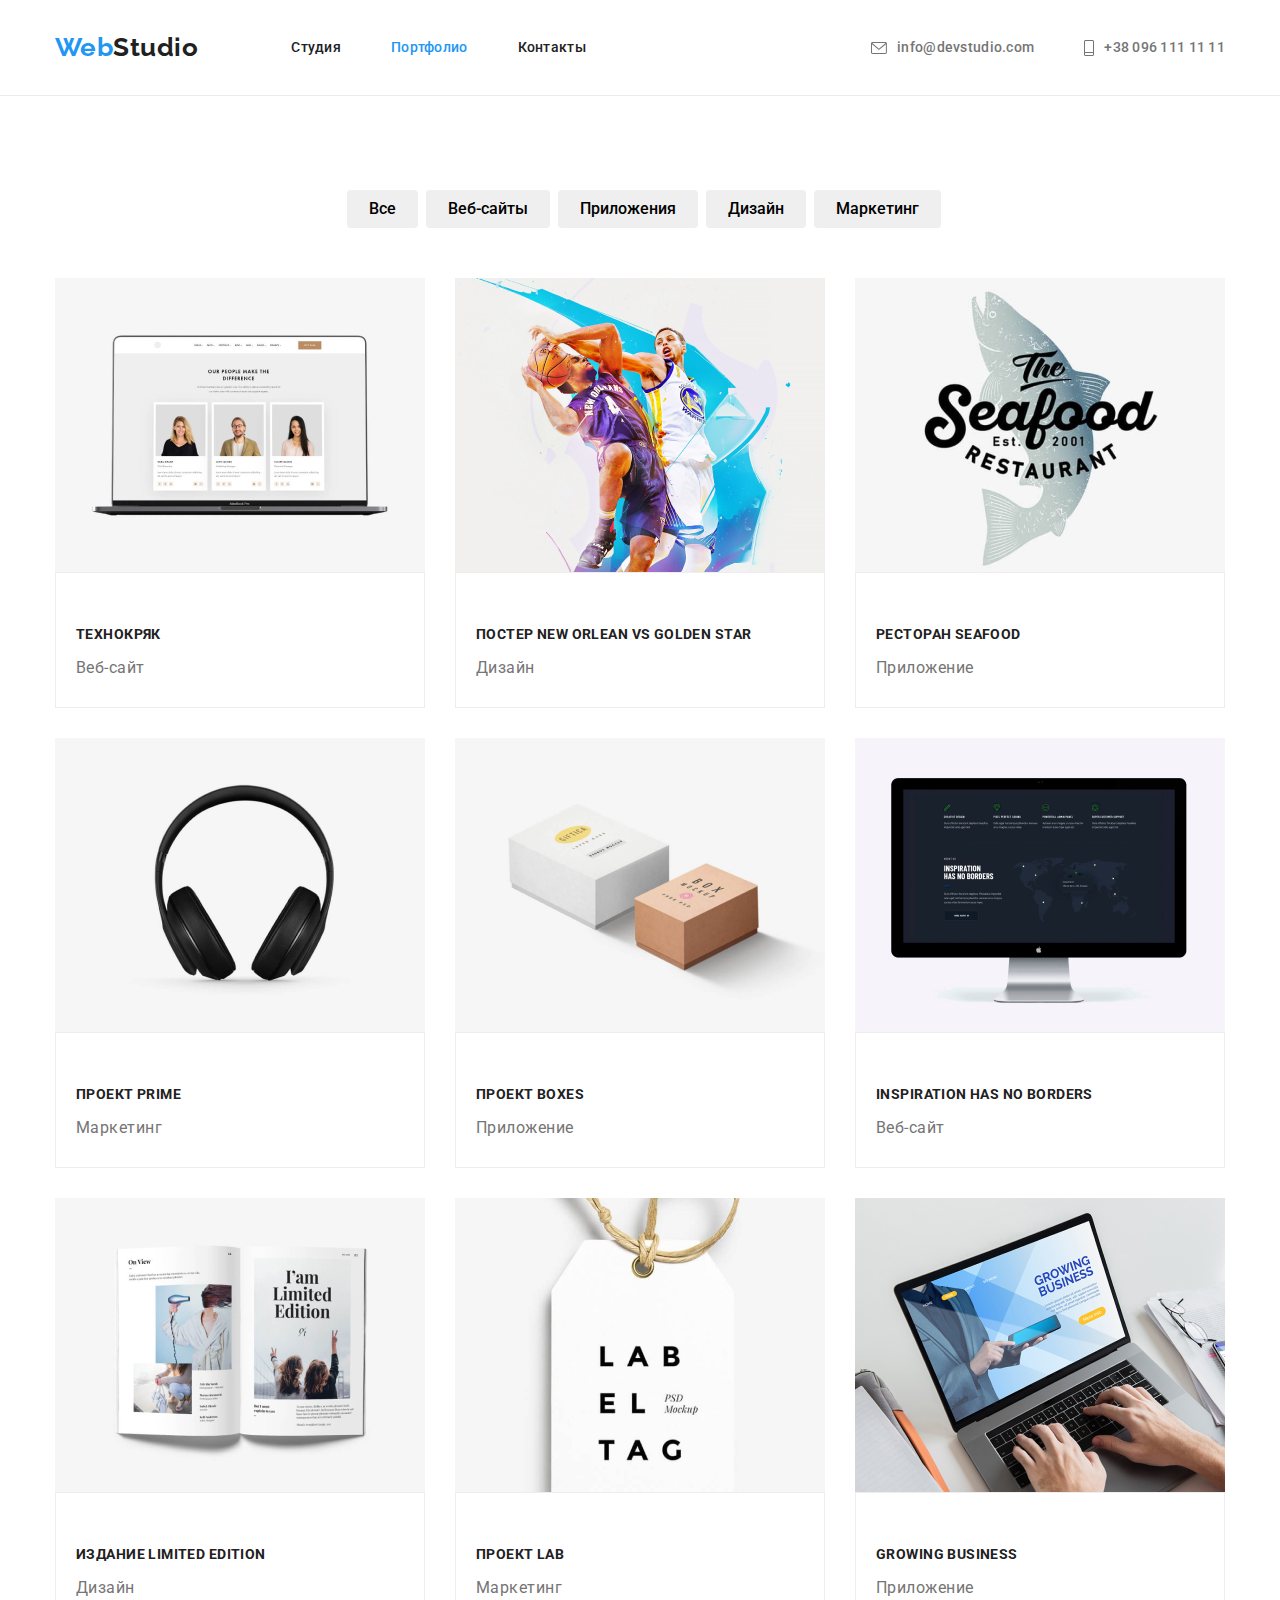
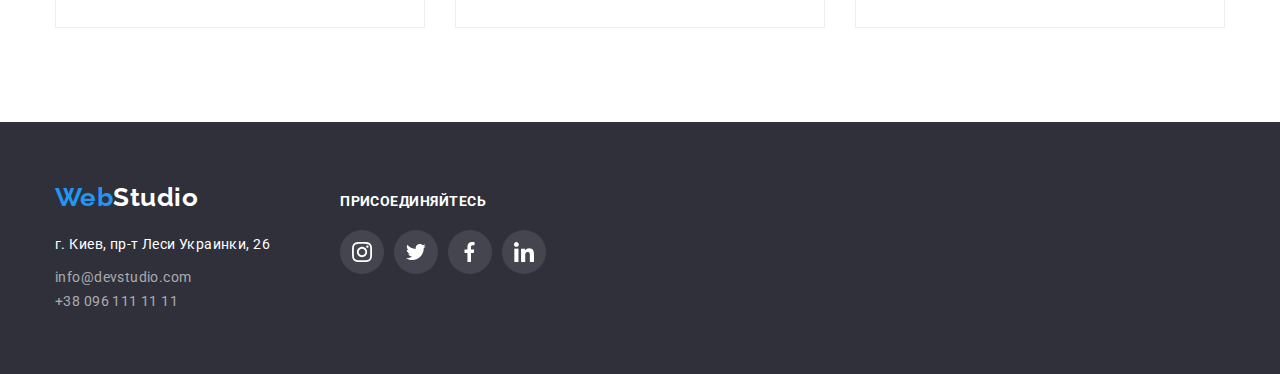
==== portfolio.html @ 6052fc2d "Начало" ====
<!DOCTYPE html>
<html lang="ru">
  <head>
    <meta charset="UTF-8" />
    <meta name="viewport" content="width=device-width, initial-scale=1.0" />
    <title>Document</title>
    <link rel="preconnect" href="https://fonts.gstatic.com" />
    <link
      href="https://fonts.googleapis.com/css2?family=Raleway:wght@700&family=Roboto:wght@400;500;700;900&display=swap"
      rel="stylesheet"
    />
    <link rel="stylesheet" href="https://cdnjs.cloudflare.com/ajax/libs/modern-normalize/1.0.0/modern-normalize.css" />
    <link rel="stylesheet" href="./css/styles.css" />
  </head>
  <body>
    <!-- шапка -->
    <header class="header header-nav">
      <div class="container">
        <nav class="container-nav">
          <a href="./" class="logo"> <span class="logo-accent">Web</span>Studio</a>

          <ul class="site-nav">
            <li class="link-nav"><a href="./index.html" class="link">Студия</a></li>
            <li class="link-nav"><a href="./portfolio.html" class="link current">Портфолио</a></li>
            <li class="link-nav"><a href="" class="link">Контакты</a></li>
          </ul>
        </nav>

        <ul class="auth-nav">
          <li class="link-auth">
            <a class="auth-nav-link" href="mailto:info@devstudio.com">
              <svg class="icon-mail">
                <use href="./svg/sprait.svg#icon-mail"></use>
              </svg>
              info@devstudio.com
            </a>
          </li>
          <li class="link-auth">
            <a class="auth-nav-link" href="tel:+380961111111">
              <svg class="icon-phone">
                <use href="./svg/sprait.svg#icon-phone"></use>
              </svg>
              +38 096 111 11 11
            </a>
          </li>
        </ul>
      </div>
    </header>
    <!-- заголовок -->
    <main>
      <!-- h1 в данном случае вымышлен -->
      <!-- <h1>Портфолио</h1> -->
      <!-- Кнопки -->
      <section class="section-portfolio">
        <div class="container">
          <ul class="list-button">
            <li class="item-button">
              <button class="button-main" type="button">Все</button>
            </li>
            <li class="item-button">
              <button class="button-main" type="button">Веб-сайты</button>
            </li>
            <li class="item-button">
              <button class="button-main" type="button">Приложения</button>
            </li>
            <li class="item-button">
              <button class="button-main" type="button">Дизайн</button>
            </li>
            <li class="item-button">
              <button class="button-main" type="button">Маркетинг</button>
            </li>
          </ul>
        </div>

        <!-- Наши работы -->

        <div class="container">
          <ul class="list-work">
            <li class="item-work">
              <a href="./" class="link-desk">
                <div>
                  <img src="./images/tehnokriak.jpg" alt="Технокряк" width="370" />
                </div>
                <div class="section-desk">
                  <h3 class="section-title">Технокряк</h3>
                  <p class="desk">Веб-сайт</p>
                </div>
              </a>
            </li>
            <li class="item-work">
              <a href="./" class="link-desk">
                <div>
                  <img src="./images/posterNewOrleanvsGoldenStar.jpg" alt="New Orlean vs Golden Star" width="370" />
                </div>
                <div class="section-desk">
                  <h3 class="section-title">Постер New Orlean vs Golden Star</h3>
                  <p class="desk">Дизайн</p>
                </div>
              </a>
            </li>
            <li class="item-work">
              <a href="./" class="link-desk">
                <div>
                  <img src="./images/restoranSeafood.jpg" alt="Ресторан Seafood" width="370" />
                </div>
                <div class="section-desk">
                  <h3 class="section-title">Ресторан Seafood</h3>
                  <p class="desk">Приложение</p>
                </div>
              </a>
            </li>
            <li class="item-work">
              <a href="./" class="link-desk">
                <div>
                  <img src="./images/proektPrime.jpg" alt="Проект Prime" width="370" />
                </div>
                <div class="section-desk">
                  <h3 class="section-title">Проект Prime</h3>
                  <p class="desk">Маркетинг</p>
                </div>
              </a>
            </li>
            <li class="item-work">
              <a href="./" class="link-desk">
                <div>
                  <img src="./images/proektBoxes.jpg" alt="Проект Boxes" width="370" />
                </div>
                <div class="section-desk">
                  <h3 class="section-title">Проект Boxes</h3>
                  <p class="desk">Приложение</p>
                </div>
              </a>
            </li>
            <li class="item-work">
              <a href="./" class="link-desk">
                <div>
                  <img src="./images/inspirationhasnoBorders.jpg" alt="Inspiration has no Borders" width="370" />
                </div>
                <div class="section-desk">
                  <h3 class="section-title">Inspiration has no Borders</h3>
                  <p class="desk">Веб-сайт</p>
                </div>
              </a>
            </li>
            <li class="item-work">
              <a href="./" class="link-desk">
                <div>
                  <img src="./images/izdanieLimitedEdition.jpg" alt="Издание Limited Edition" width="370" />
                </div>
                <div class="section-desk">
                  <h3 class="section-title">Издание Limited Edition</h3>
                  <p class="desk">Дизайн</p>
                </div>
              </a>
            </li>
            <li class="item-work">
              <a href="./" class="link-desk">
                <div>
                  <img src="./images/proektLAB.jpg" alt="Проект LAB" width="370" />
                </div>
                <div class="section-desk">
                  <h3 class="section-title">Проект LAB</h3>
                  <p class="desk">Маркетинг</p>
                </div>
              </a>
            </li>

            <li class="item-work">
              <a href="./" class="link-desk">
                <div>
                  <img src="./images/growingBusiness.jpg" alt="Growing Business" width="370" />
                </div>
                <div class="section-desk">
                  <h3 class="section-title">Growing Business</h3>
                  <p class="desk">Приложение</p>
                </div>
              </a>
            </li>
          </ul>
        </div>
      </section>
    </main>
    <!-- подвал -->
    <footer class="footer">
      <div class="container">
        <div class="footer-logo">
          <a href="./" class="logo"> <span class="logo-accent">Web</span><span class="footer-span">Studio</span> </a>
          <address>
            <p class="footer-adress">г. Киев, пр-т Леси Украинки, 26</p>
            <a href="mailto:info@devstudio.com" class="footer-link"> info@devstudio.com </a>
            <br />
            <a href="tel:+380961111111" class="footer-tel">+38 096 111 11 11</a>
          </address>
        </div>

        <div class="footer-container">
          <p class="link-footer">Присоединяйтесь</p>
          <ul class="footer-list">
            <li class="footer-item">
              <a href="" class="footer-card">
                <svg class="footer-icon">
                  <use href="./svg/sprait.svg#icon-instagram"></use>
                </svg>
              </a>
            </li>
            <li class="footer-item">
              <a href="" class="footer-card">
                <svg class="footer-icon">
                  <use href="./svg/sprait.svg#icon-twitter"></use>
                </svg>
              </a>
            </li>
            <li class="footer-item">
              <a href="" class="footer-card">
                <svg class="footer-icon">
                  <use href="./svg/sprait.svg#icon-facebook"></use>
                </svg>
              </a>
            </li>
            <li class="footer-item">
              <a href="" class="footer-card">
                <svg class="footer-icon">
                  <use href="./svg/sprait.svg#icon-linkedin"></use>
                </svg>
              </a>
            </li>
          </ul>
        </div>
      </div>
    </footer>
  </body>
</html>
---- css/styles.css ----
/* цвет акцент                 #2196F3 */
/* основной цвет заголовков    #212121 */
/* цвет текста                 #757575*/
/* основной цвет фона          #FFFFFF */
/* цвет фона нашей команды     #F5F4FA */

.container {
  width: 1200px;
  padding: 0px 15px;
  margin: 0 auto;
}

*/ img {
  display: block;
  max-width: 100%;
  height: auto;
}

h1,
h2,
h3,
h4,
h5,
h6,
p {
  margin: 0px;
}

ul,
ol {
  margin: 0px;
  padding: 0px;
}

img {
  display: block;
}

:root {
  --title-text-color: #757575;
  --primary-text-color: #212121;
  --accent-text-color: #2196f3;
  --primary-bg-color: #ffffff;
}

body {
  color: var(--title-text-color);
  background-color: var(--primary-bg-color);
  font-family: Roboto, sans-serif;
  letter-spacing: 0.03em;
}

/* ===================Header================== */

.header .container {
  display: flex;
  align-items: center;
  padding-bottom: 32px;
  padding-top: 32px;
}

.container-nav {
  display: flex;
  align-items: center;
}

.container-nav .logo {
  margin-right: 93px;
}

.site-nav {
  display: flex;
}

.site-nav .link-nav {
  margin-right: 50px;
}

.auth-nav {
  display: flex;
  margin-left: auto;
}

.link-auth {
  margin-left: 50px;
  display: flex;
  align-items: center;
}

.header-nav {
  border-bottom: 1px solid #ececec;
}

.logo {
  text-decoration: none;
  color: var(--primary-text-color);
  font-family: Raleway, sans-serif;
  font-size: 26px;
  line-height: 1.2;
  font-weight: bold;
}

.logo-accent {
  color: var(--accent-text-color);
  font-family: Raleway, sans-serif;
}

ul {
  list-style: none;
}

.site-nav .link {
  text-decoration: none;
  color: var(--primary-text-color);
  font-weight: 500;
  font-size: 14px;
  line-height: 1.14;
  letter-spacing: 0.02em;
}

.site-nav .link.current {
  color: var(--accent-text-color);
  text-decoration: none;
}

.auth-nav a {
  text-decoration: none;
  color: var(--title-text-color);
  font-weight: 500;
  font-size: 14px;
  line-height: 1.14;
  letter-spacing: 0.02em;
  display: flex;
  align-items: center;
}

.site-nav .link:hover,
.site-nav .link:focus {
  color: var(--accent-text-color);
}

.auth-nav-link:focus,
.auth-nav-link:hover {
  color: var(--accent-text-color);
}
.auth-nav-link:focus .icon-mail,
.auth-nav-link:hover .icon-mail {
  fill: var(--accent-text-color);
}
.auth-nav-link:focus .icon-phone,
.auth-nav-link:hover .icon-phone {
  fill: var(--accent-text-color);
}

.icon-mail {
  width: 16px;
  height: 12px;
  fill: #757575;
  margin-right: 10px;
  cursor: pointer;
}

.icon-phone {
  width: 10px;
  height: 16px;
  fill: #757575;
  margin-right: 10px;
  cursor: pointer;
}

.link-auth:hover .icon-phone,
.link-auth:focus .icon-phone {
  fill: var(--accent-text-color);
}

.link-auth:hover .icon-mail,
.link-auth:focus .icon-mail {
  fill: var(--accent-text-color);
}

.team {
  padding-top: 94px;
  padding-bottom: 94px;
  background-color: #f5f4fa;
  max-width: 1600px;
  margin: 0 auto;
}
li.card-item:not(:last-child) {
  margin-right: 8px;
}
/* ================   END Header   ============== */

/* ==================   ТЕЛО   =============== */

.hero .hero-link {
  color: var(--primary-bg-color);
  font-weight: 900;
  font-size: 44px;
  line-height: 1.36;
  text-align: center;
  letter-spacing: 0.06em;
  text-transform: uppercase;
}

.hero {
  background-color: #2f303a;
  background-image: linear-gradient(rgba(47, 48, 58, 0.4), rgba(47, 48, 58, 0.4)), url(../images/hero.jpg);
  background-repeat: no-repeat;
  background-size: cover;
}

/*========================== кнопка ====================*/

.hero .hero-btn {
  color: var(--primary-bg-color);
  background-color: var(--accent-text-color);
  cursor: pointer;
  display: block;
  margin: auto;
  border-radius: 4px;
  padding: 10px 32px;
  min-width: 200px;
  text-align: center;
  border: none;
  font-weight: 700;
  font-size: 16px;
  line-height: 1.87;
}

/* ================   Studia   =================== */

.text {
  line-height: 1.71;
  font-family: Roboto;
  font-style: normal;
  font-weight: normal;
  font-size: 14px;
  line-height: 1.71;
  letter-spacing: 0.03em;
}

.hero {
  padding-top: 200px;
  padding-bottom: 200px;
  max-width: 1600px;
  margin: auto;
}

.hero-link {
  margin-bottom: 30px;
  font-weight: 900;
  font-size: 44px;
  line-height: 1.36;
  text-align: center;
  letter-spacing: 0.06em;
  text-transform: uppercase;
}

.list-img {
  margin-bottom: 94px;
}

.about {
  display: flex;
  justify-content: space-evenly;
}

.about {
  margin-left: -30px;
}
.us {
  padding-top: 94px;
  padding-bottom: 94px;
}
.item {
  margin-left: 30px;
  width: calc(100% / 4 - 30px);
}
.item::before {
  content: '';
}
.item::before {
  display: block;
  width: 100%;
  /* outline: 1px solid #f5f4fa; */
  height: 120px;
  background: #f5f4fa;
  border-radius: 4px;
  background-position: center;
  background-repeat: no-repeat;
}
.item:nth-child(1)::before {
  background-image: url(../svg/antenna.svg);
}
.item:nth-child(2)::before {
  background-image: url(../svg/clock.svg);
}
.item:nth-child(3)::before {
  background-image: url(../svg/diagram.svg);
}
.item:nth-child(4)::before {
  background-image: url(../svg/astronaut.svg);
}

.item .section-title {
  padding-left: 0px;
  width: 270px;
}

.list-img {
  display: flex;
  margin-left: -30px;
  padding-left: 0px;
}

.list-name {
  display: flex;
}

.item-img {
  margin-left: 30px;
  width: 370px;
  justify-content: space-between;
}

.item-name {
  margin-left: 30px;
  padding-left: 0px;
  flex-basis: calc(100% / 4 - 30px);
  box-shadow: 0px 1px 3px rgba(0, 0, 0, 0.12), 0px 1px 1px rgba(0, 0, 0, 0.14), 0px 2px 1px rgba(0, 0, 0, 0.2);
  border-radius: 0px 0px 4px 4px;
}

.list-name {
  padding: 0px;
  margin-left: -30px;
}

.section-job {
  margin-bottom: 16px;
  font-size: 16px;
  line-height: 1.2;
}

.item-icon {
  width: 20px;
  height: 20px;
  fill: #afb1b8;
}
.item-card:hover,
.item-card:focus {
  background-color: var(--accent-text-color);
  outline: none;
}

.item-card:hover .item-icon,
.item-card:focus .item-icon {
  fill: #fff;
}
.item-card {
  width: 44px;
  height: 44px;
  background-color: #fff;
  border-radius: 50%;
  display: flex;
  justify-content: center;
  align-items: center;
}
.card {
  padding-top: 30px;
  padding-left: 32px;
  padding-right: 32px;
  padding-bottom: 30px;
  text-align: center;
}

.item-logo-link {
  flex-basis: calc(100% / 6 - 30px);
  margin-left: 30px;
}
.item-logo-link:focus,
.item-logo-link:hover {
  color: var(--accent-text-color);
}

.logo-icons {
  fill: #afb1b8;
}
.section-logo {
  padding-top: 94px;
  padding-bottom: 94px;
}
.client-logo {
  display: flex;
  margin-left: -30px;
  /* padding-top: 50px; */
}
.section-title-primary {
  font-family: Roboto;
  font-style: normal;
  font-weight: bold;
  font-size: 36px;
  line-height: 1.17;
  text-align: center;
  letter-spacing: 0.03em;
  color: #212121;
  margin-bottom: 50px;
}
.item-link {
  border: 1px solid #afb1b8;
  border-radius: 4px;
  height: 90px;
  display: flex;
  justify-content: center;
  align-items: center;
}
.item-link:hover .logo-icons {
  color: var(--accent-text-color);
}
.desk {
  margin-top: 4px;
  width: 322px;
  height: 30px;
  font-style: normal;
  font-weight: normal;
  font-size: 16px;
  line-height: 1.87;
  letter-spacing: 0.03em;
  color: #757575;
}
.item-work a {
  text-decoration: none;
}
.link-desk {
  display: block;
}
.link-desk:focus,
.link-desk:hover {
  box-shadow: 0px 1px 1px rgba(0, 0, 0, 0.12), 0px 4px 4px rgba(0, 0, 0, 0.06), 1px 4px 6px rgba(0, 0, 0, 0.16);
}
.section-link {
  color: var(--primary-text-color);
  font-weight: bold;
  font-size: 36px;
  line-height: 1.17;
  text-align: center;
  margin-bottom: 50px;
}

.section-name {
  color: var(--primary-text-color);
  font-weight: 500;
  font-size: 16px;
  line-height: 1.2;
  text-align: center;
  margin-bottom: 10px;
}

.section-title .text {
  color: var(--title-text-color);
  font-size: 14px;
  line-height: 1.71;
}
.card {
  background-color: #fff;
  border-radius: 0px 0px 4px 4px;
}
/* ================   END Studia   ===================== */

/* ================   Portfolio   =============== */

.list-button {
  display: flex;
  justify-content: center;
  padding-bottom: 50px;
}

.list-work {
  display: flex;
  flex-wrap: wrap;
  margin-left: -30px;
  margin-top: -30px;
}

.item-work {
  width: 370px;
  margin-left: 30px;
  margin-top: 30px;
  /* box-shadow: 0px 1px 1px rgba(0, 0, 0, 0.12), 0px 4px 4px rgba(0, 0, 0, 0.06), 1px 4px 6px rgba(0, 0, 0, 0.16); */
}
/* .item-work .link-desk:hover,
.item-work .link-desk:focus {
  box-shadow: 0px 1px 1px rgba(0, 0, 0, 0.12), 0px 4px 4px rgba(0, 0, 0, 0.06), 1px 4px 6px rgba(0, 0, 0, 0.16);
  cursor: pointer;
  outline: none;
} */
.item-button {
  margin-left: 8px;
  display: block;
  border-radius: 4px;
  text-align: center;
}

.item-button .button-main {
  cursor: pointer;
}

.button-main {
  height: 38px;
  margin: auto;
  padding: 6px 22px;
  font-family: Roboto;
  font-style: normal;
  font-weight: 500;
  font-size: 16px;
  line-height: 1.62;
  text-align: center;
  border: none;
  border-radius: 4px;
}

.container .list-work {
  padding-bottom: 94px;
}

.section-desk {
  padding: 24px 20px;
  border: 1px solid #eeeeee;
  box-sizing: border-box;
}

.section-title {
  color: var(--primary-text-color);
  font-weight: 700;
  font-size: 14px;
  line-height: 2;
  margin-bottom: 0px;
  text-transform: uppercase;
  font-style: normal;
  line-height: 1.14;
  letter-spacing: 0.03em;
  margin-top: 30px;
  margin-bottom: 10px;
}

/* ================   END Portfolio   ========== */

/* =====================Footer ============================*/

.footer {
  background-color: #2f303a;
  padding-top: 60px;
  padding-bottom: 60px;
  max-width: 1600px;
  margin: auto;
  display: flex;
}

.footer .footer-adress {
  color: var(--primary-bg-color);
  font-family: Roboto;
  font-style: normal;
  font-weight: normal;
  font-size: 14px;
  line-height: 1.71;
  letter-spacing: 0.03em;
}

.footer .footer-link {
  color: rgba(255, 255, 255, 0.6);
  text-decoration: none;
  font-family: Roboto;
  font-style: normal;
  font-weight: normal;
  font-size: 14px;
  line-height: 1.71;
  letter-spacing: 0.03em;
  margin-bottom: 9px;
}

.footer-tel {
  color: rgba(255, 255, 255, 0.6);
  text-decoration: none;
  font-family: Roboto;
  font-style: normal;
  font-weight: normal;
  font-size: 14px;
  line-height: 1.71;
  letter-spacing: 0.03em;
  margin-bottom: 9px;
}

.footer .footer-span {
  color: #ffffff;
}

button:hover,
button:focus {
  color: var(--primary-bg-color);
  background-color: var(--accent-text-color);
  box-shadow: 0px 3px 1px rgba(0, 0, 0, 0.1), 0px 1px 2px rgba(0, 0, 0, 0.08), 0px 2px 2px rgba(0, 0, 0, 0.12);
}

.footer .container {
  padding: 0px 15px;
}

address {
  margin-top: 20px;
}

.footer-adress {
  margin-bottom: 9px;
}

.footer-icon {
  width: 20px;
  height: 20px;
}
.footer-card:hover,
.footer-card:focus {
  background-color: var(--accent-text-color);
  outline: none;
}
.footer-icon {
  fill: #ffffff;
}
/* .footer-container {
  padding-top: 30px;
} */
.footer-icon:hover,
.footer-icon:focus {
  fill: #fff;
}
.footer-list {
  display: flex;
  justify-content: space-between;
}
.footer-card:hover .footer-icon,
.footer-card:focus .footer-icon {
  fill: #fff;
}
.footer-card {
  width: 44px;
  height: 44px;
  background-color: #fff;
  border-radius: 50%;
  display: flex;
  justify-content: center;
  align-items: center;
  background: rgba(255, 255, 255, 0.1);
}

.footer-container {
  /* width: 206px;
  height: 80px; */
  justify-content: left;
}
.footer .container {
  display: flex;
}
.link-footer {
  font-family: Roboto;
  font-style: normal;
  font-weight: bold;
  font-size: 14px;
  line-height: 1.14;
  text-transform: uppercase;
  color: #ffffff;
  margin-top: 12px;
  margin-bottom: 20px;
}
/* =============================== ===================*/
.item-link:hover,
.item-link:focus {
  background-color: #ffffff;
  outline: none;
  fill: var(--accent-text-color);
  border-color: var(--accent-text-color);
}

.item-link:hover .logo-icons,
.item-link:focus .logo-icons {
  fill: var(--accent-text-color);
  border-color: var(--accent-text-color);
}
.card-list {
  display: inline-flex;
  /* justify-content: space-between; */
}
.section-portfolio {
  padding-top: 94px;
}
.footer-container {
  margin-left: 70px;
  text-align: left;
  /* justify-content: center; */
}
.our-work:focus,
.our-work:hover {
  box-shadow: 0px 1px 1px rgba(0, 0, 0, 0.12), 0px 4px 4px rgba(0, 0, 0, 0.06), 1px 4px 6px rgba(0, 0, 0, 0.16);
}
.footer-item {
  margin-right: 10px;
}
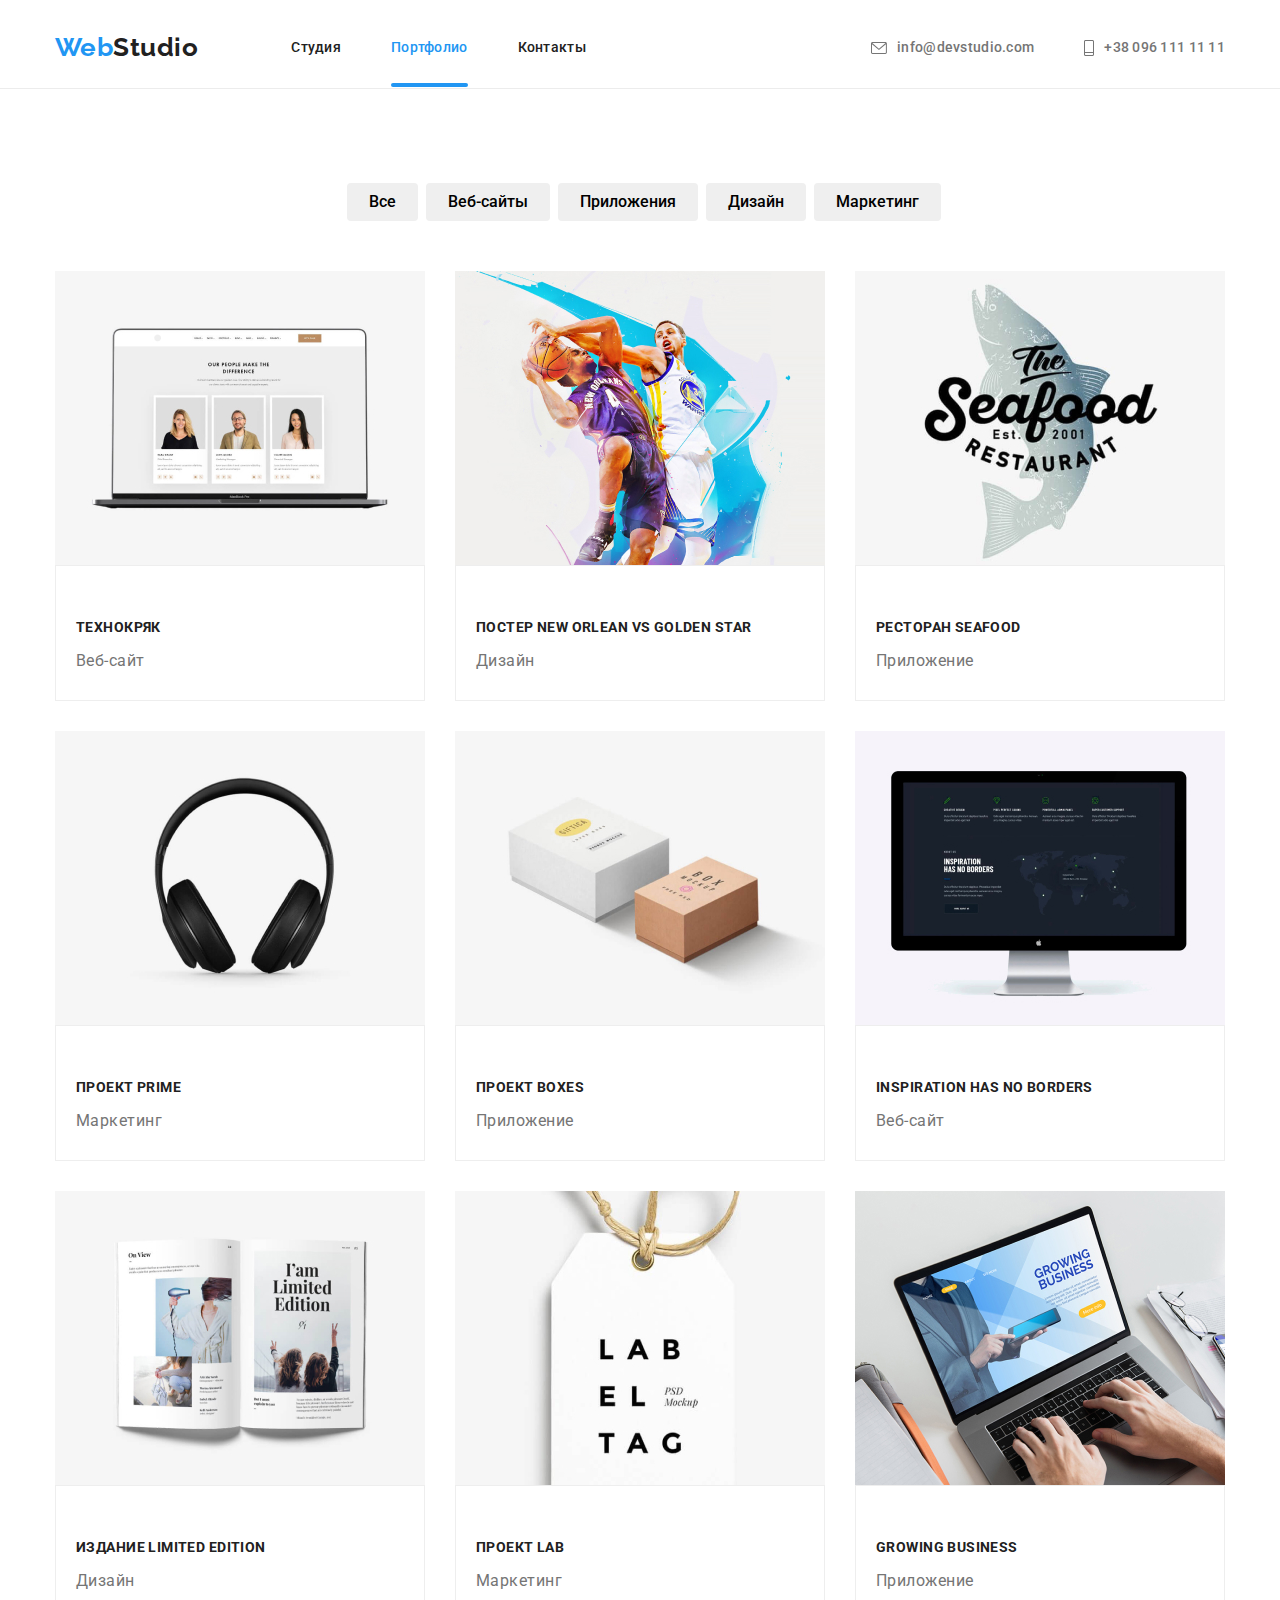
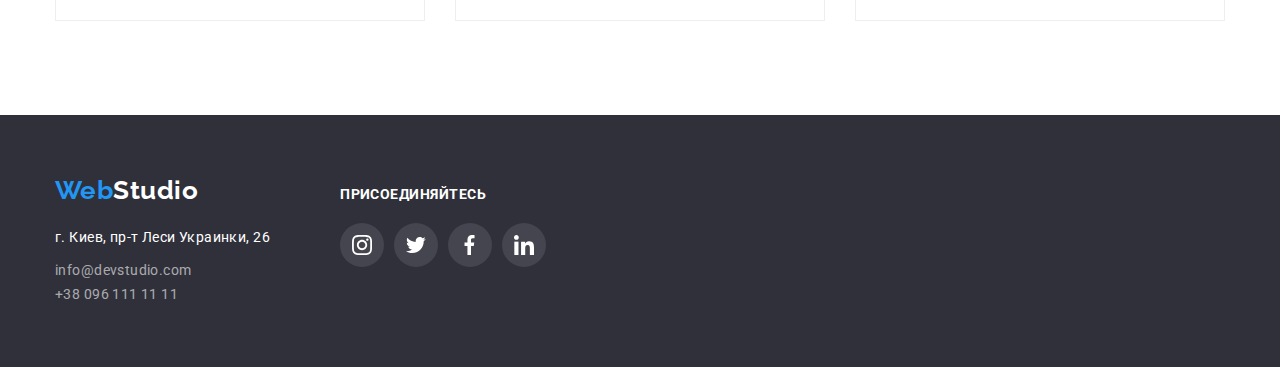
==== commit 3b23fcdb: "Добавлены эффекты" ====
--- a/portfolio.html
+++ b/portfolio.html
@@ -21,7 +21,9 @@
 
           <ul class="site-nav">
             <li class="link-nav"><a href="./index.html" class="link">Студия</a></li>
-            <li class="link-nav"><a href="./portfolio.html" class="link current">Портфолио</a></li>
+            <li class="link-nav">
+              <a href="./portfolio.html" class="link current">Портфолио</a>
+            </li>
             <li class="link-nav"><a href="" class="link">Контакты</a></li>
           </ul>
         </nav>
@@ -78,8 +80,12 @@
           <ul class="list-work">
             <li class="item-work">
               <a href="./" class="link-desk">
-                <div>
+                <div class="img-work">
                   <img src="./images/tehnokriak.jpg" alt="Технокряк" width="370" />
+                  <p class="text-desk-work">
+                    Технокряк это современная площадка распространения коронавируса. Компании используют эту платформу
+                    для цифрового шпионажа и атак на защищённые сервера конкурентов.
+                  </p>
                 </div>
                 <div class="section-desk">
                   <h3 class="section-title">Технокряк</h3>
@@ -89,8 +95,12 @@
             </li>
             <li class="item-work">
               <a href="./" class="link-desk">
-                <div>
+                <div class="img-work">
                   <img src="./images/posterNewOrleanvsGoldenStar.jpg" alt="New Orlean vs Golden Star" width="370" />
+                  <p class="text-desk-work">
+                    Технокряк это современная площадка распространения коронавируса. Компании используют эту платформу
+                    для цифрового шпионажа и атак на защищённые сервера конкурентов.
+                  </p>
                 </div>
                 <div class="section-desk">
                   <h3 class="section-title">Постер New Orlean vs Golden Star</h3>
@@ -100,8 +110,12 @@
             </li>
             <li class="item-work">
               <a href="./" class="link-desk">
-                <div>
+                <div class="img-work">
                   <img src="./images/restoranSeafood.jpg" alt="Ресторан Seafood" width="370" />
+                  <p class="text-desk-work">
+                    Технокряк это современная площадка распространения коронавируса. Компании используют эту платформу
+                    для цифрового шпионажа и атак на защищённые сервера конкурентов.
+                  </p>
                 </div>
                 <div class="section-desk">
                   <h3 class="section-title">Ресторан Seafood</h3>
@@ -111,8 +125,12 @@
             </li>
             <li class="item-work">
               <a href="./" class="link-desk">
-                <div>
+                <div class="img-work">
                   <img src="./images/proektPrime.jpg" alt="Проект Prime" width="370" />
+                  <p class="text-desk-work">
+                    Технокряк это современная площадка распространения коронавируса. Компании используют эту платформу
+                    для цифрового шпионажа и атак на защищённые сервера конкурентов.
+                  </p>
                 </div>
                 <div class="section-desk">
                   <h3 class="section-title">Проект Prime</h3>
@@ -122,8 +140,12 @@
             </li>
             <li class="item-work">
               <a href="./" class="link-desk">
-                <div>
+                <div class="img-work">
                   <img src="./images/proektBoxes.jpg" alt="Проект Boxes" width="370" />
+                  <p class="text-desk-work">
+                    Технокряк это современная площадка распространения коронавируса. Компании используют эту платформу
+                    для цифрового шпионажа и атак на защищённые сервера конкурентов.
+                  </p>
                 </div>
                 <div class="section-desk">
                   <h3 class="section-title">Проект Boxes</h3>
@@ -133,8 +155,12 @@
             </li>
             <li class="item-work">
               <a href="./" class="link-desk">
-                <div>
+                <div class="img-work">
                   <img src="./images/inspirationhasnoBorders.jpg" alt="Inspiration has no Borders" width="370" />
+                  <p class="text-desk-work">
+                    Технокряк это современная площадка распространения коронавируса. Компании используют эту платформу
+                    для цифрового шпионажа и атак на защищённые сервера конкурентов.
+                  </p>
                 </div>
                 <div class="section-desk">
                   <h3 class="section-title">Inspiration has no Borders</h3>
@@ -144,8 +170,12 @@
             </li>
             <li class="item-work">
               <a href="./" class="link-desk">
-                <div>
+                <div class="img-work">
                   <img src="./images/izdanieLimitedEdition.jpg" alt="Издание Limited Edition" width="370" />
+                  <p class="text-desk-work">
+                    Технокряк это современная площадка распространения коронавируса. Компании используют эту платформу
+                    для цифрового шпионажа и атак на защищённые сервера конкурентов.
+                  </p>
                 </div>
                 <div class="section-desk">
                   <h3 class="section-title">Издание Limited Edition</h3>
@@ -155,8 +185,12 @@
             </li>
             <li class="item-work">
               <a href="./" class="link-desk">
-                <div>
+                <div class="img-work">
                   <img src="./images/proektLAB.jpg" alt="Проект LAB" width="370" />
+                  <p class="text-desk-work">
+                    Технокряк это современная площадка распространения коронавируса. Компании используют эту платформу
+                    для цифрового шпионажа и атак на защищённые сервера конкурентов.
+                  </p>
                 </div>
                 <div class="section-desk">
                   <h3 class="section-title">Проект LAB</h3>
@@ -167,8 +201,12 @@
 
             <li class="item-work">
               <a href="./" class="link-desk">
-                <div>
+                <div class="img-work">
                   <img src="./images/growingBusiness.jpg" alt="Growing Business" width="370" />
+                  <p class="text-desk-work">
+                    Технокряк это современная площадка распространения коронавируса. Компании используют эту платформу
+                    для цифрового шпионажа и атак на защищённые сервера конкурентов.
+                  </p>
                 </div>
                 <div class="section-desk">
                   <h3 class="section-title">Growing Business</h3>
--- a/css/styles.css
+++ b/css/styles.css
@@ -55,7 +55,7 @@
 .header .container {
   display: flex;
   align-items: center;
-  padding-bottom: 32px;
+  padding-bottom: 25px;
   padding-top: 32px;
 }
 
@@ -85,6 +85,7 @@
   margin-left: 50px;
   display: flex;
   align-items: center;
+  transition: all 250ms cubic-bezier(0.4, 0, 0.2, 1);
 }
 
 .header-nav {
@@ -116,11 +117,13 @@
   font-size: 14px;
   line-height: 1.14;
   letter-spacing: 0.02em;
+  transition: color 205ms cubic-bezier(0.4, 0, 0.2, 1);
 }
 
 .site-nav .link.current {
   color: var(--accent-text-color);
   text-decoration: none;
+  transition: color 205ms cubic-bezier(0.4, 0, 0.2, 1);
 }
 
 .auth-nav a {
@@ -137,6 +140,9 @@
 .site-nav .link:hover,
 .site-nav .link:focus {
   color: var(--accent-text-color);
+}
+.auth-nav-link {
+  transition: color 250ms cubic-bezier(0.4, 0, 0.2, 1);
 }
 
 .auth-nav-link:focus,
@@ -158,6 +164,7 @@
   fill: #757575;
   margin-right: 10px;
   cursor: pointer;
+  transition: fill 250ms cubic-bezier(0.4, 0, 0.2, 1);
 }
 
 .icon-phone {
@@ -166,6 +173,7 @@
   fill: #757575;
   margin-right: 10px;
   cursor: pointer;
+  transition: fill 250ms cubic-bezier(0.4, 0, 0.2, 1);
 }
 
 .link-auth:hover .icon-phone,
@@ -187,6 +195,24 @@
 }
 li.card-item:not(:last-child) {
   margin-right: 8px;
+}
+.link-nav .link.current {
+  position: relative;
+  color: var(--accent-text-color);
+}
+.link.current:after {
+  position: absolute;
+  content: '';
+  bottom: 0;
+  left: 0;
+  width: 100%;
+  height: 4px;
+  border-radius: 2px;
+  background-color: var(--accent-text-color);
+}
+.link.current {
+  padding-top: 32px;
+  padding-bottom: 32px;
 }
 /* ================   END Header   ============== */
 
@@ -259,6 +285,22 @@
 .list-img {
   margin-bottom: 94px;
 }
+.desc-img {
+  padding-top: 27px;
+  padding-bottom: 27px;
+  width: 100%;
+  background: rgba(47, 48, 58, 0.8);
+  font-style: normal;
+  font-weight: bold;
+  font-size: 14px;
+  line-height: 1.14;
+  text-align: center;
+  text-transform: uppercase;
+  color: var(--primary-bg-color);
+  position: absolute;
+  bottom: 0;
+  left: 0;
+}
 
 .about {
   display: flex;
@@ -321,6 +363,7 @@
   margin-left: 30px;
   width: 370px;
   justify-content: space-between;
+  position: relative;
 }
 
 .item-name {
@@ -346,6 +389,7 @@
   width: 20px;
   height: 20px;
   fill: #afb1b8;
+  transition: fill 250ms cubic-bezier(0.4, 0, 0.2, 1);
 }
 .item-card:hover,
 .item-card:focus {
@@ -365,6 +409,7 @@
   display: flex;
   justify-content: center;
   align-items: center;
+  transition: all 250ms cubic-bezier(0.4, 0, 0.2, 1);
 }
 .card {
   padding-top: 30px;
@@ -385,6 +430,7 @@
 
 .logo-icons {
   fill: #afb1b8;
+  transition: fill 250ms cubic-bezier(0.4, 0, 0.2, 1);
 }
 .section-logo {
   padding-top: 94px;
@@ -413,6 +459,7 @@
   display: flex;
   justify-content: center;
   align-items: center;
+  transition: color 250ms cubic-bezier(0.4, 0, 0.2, 1);
 }
 .item-link:hover .logo-icons {
   color: var(--accent-text-color);
@@ -428,16 +475,7 @@
   letter-spacing: 0.03em;
   color: #757575;
 }
-.item-work a {
-  text-decoration: none;
-}
-.link-desk {
-  display: block;
-}
-.link-desk:focus,
-.link-desk:hover {
-  box-shadow: 0px 1px 1px rgba(0, 0, 0, 0.12), 0px 4px 4px rgba(0, 0, 0, 0.06), 1px 4px 6px rgba(0, 0, 0, 0.16);
-}
+
 .section-link {
   color: var(--primary-text-color);
   font-weight: bold;
@@ -488,12 +526,7 @@
   margin-top: 30px;
   /* box-shadow: 0px 1px 1px rgba(0, 0, 0, 0.12), 0px 4px 4px rgba(0, 0, 0, 0.06), 1px 4px 6px rgba(0, 0, 0, 0.16); */
 }
-/* .item-work .link-desk:hover,
-.item-work .link-desk:focus {
-  box-shadow: 0px 1px 1px rgba(0, 0, 0, 0.12), 0px 4px 4px rgba(0, 0, 0, 0.06), 1px 4px 6px rgba(0, 0, 0, 0.16);
-  cursor: pointer;
-  outline: none;
-} */
+
 .item-button {
   margin-left: 8px;
   display: block;
@@ -517,6 +550,7 @@
   text-align: center;
   border: none;
   border-radius: 4px;
+  transition: all 250ms cubic-bezier(0.4, 0, 0.2, 1);
 }
 
 .container .list-work {
@@ -528,6 +562,18 @@
   border: 1px solid #eeeeee;
   box-sizing: border-box;
 }
+.item-work a {
+  text-decoration: none;
+}
+.link-desk {
+  display: block;
+  transition: all 250ms cubic-bezier(0.4, 0, 0.2, 1);
+  overflow: hidden;
+}
+.link-desk:focus,
+.link-desk:hover {
+  box-shadow: 0px 1px 1px rgba(0, 0, 0, 0.12), 0px 4px 4px rgba(0, 0, 0, 0.06), 1px 4px 6px rgba(0, 0, 0, 0.16);
+}
 
 .section-title {
   color: var(--primary-text-color);
@@ -541,6 +587,42 @@
   letter-spacing: 0.03em;
   margin-top: 30px;
   margin-bottom: 10px;
+}
+
+.text-desk-work {
+  font-family: Roboto;
+  font-style: normal;
+  font-weight: normal;
+  font-size: 18px;
+  line-height: 1.58;
+  color: var(--primary-bg-color);
+  padding: 63px 24px;
+}
+.text-desk-work {
+  background: rgba(33, 150, 243, 0.9);
+  position: absolute;
+  bottom: 0;
+  left: 0;
+  opacity: 0;
+  transition: 250ms;
+  transform: translateY(100%);
+}
+
+.link-desk:hover .text-desk-work,
+.link-desk:focus .text-desk-work {
+  opacity: 1;
+  transform: translateY(0%);
+}
+.img-work {
+  position: relative;
+  overflow: hidden;
+}
+
+button:hover,
+button:focus {
+  color: var(--primary-bg-color);
+  background-color: var(--accent-text-color);
+  box-shadow: 0px 3px 1px rgba(0, 0, 0, 0.1), 0px 1px 2px rgba(0, 0, 0, 0.08), 0px 2px 2px rgba(0, 0, 0, 0.12);
 }
 
 /* ================   END Portfolio   ========== */
@@ -591,14 +673,7 @@
 }
 
 .footer .footer-span {
-  color: #ffffff;
-}
-
-button:hover,
-button:focus {
   color: var(--primary-bg-color);
-  background-color: var(--accent-text-color);
-  box-shadow: 0px 3px 1px rgba(0, 0, 0, 0.1), 0px 1px 2px rgba(0, 0, 0, 0.08), 0px 2px 2px rgba(0, 0, 0, 0.12);
 }
 
 .footer .container {
@@ -616,22 +691,14 @@
 .footer-icon {
   width: 20px;
   height: 20px;
+  fill: #ffffff;
 }
 .footer-card:hover,
 .footer-card:focus {
   background-color: var(--accent-text-color);
   outline: none;
 }
-.footer-icon {
-  fill: #ffffff;
-}
-/* .footer-container {
-  padding-top: 30px;
-} */
-.footer-icon:hover,
-.footer-icon:focus {
-  fill: #fff;
-}
+
 .footer-list {
   display: flex;
   justify-content: space-between;
@@ -649,6 +716,7 @@
   justify-content: center;
   align-items: center;
   background: rgba(255, 255, 255, 0.1);
+  transition: all 250ms cubic-bezier(0.4, 0, 0.2, 1);
 }
 
 .footer-container {
@@ -666,14 +734,14 @@
   font-size: 14px;
   line-height: 1.14;
   text-transform: uppercase;
-  color: #ffffff;
+  color: var(--primary-bg-color);
   margin-top: 12px;
   margin-bottom: 20px;
 }
 /* =============================== ===================*/
 .item-link:hover,
 .item-link:focus {
-  background-color: #ffffff;
+  background-color: var(--primary-bg-color);
   outline: none;
   fill: var(--accent-text-color);
   border-color: var(--accent-text-color);
@@ -703,3 +771,61 @@
 .footer-item {
   margin-right: 10px;
 }
+
+/* ====================МОДАЛЬНОЕ ОКНО================= */
+.backdrop {
+  position: fixed;
+  top: 0;
+  left: 0;
+  width: 100%;
+  height: 100%;
+  background-color: rgba(0, 0, 0, 0.2);
+  visibility: visible;
+  pointer-events: auto;
+  transition: all 250ms cubic-bezier(0.4, 0, 0.2, 1);
+}
+
+.modal {
+  position: absolute;
+  top: 50%;
+  left: 50%;
+  transform: translate(-50%, -50%) scale(1);
+  width: 528px;
+  height: 581px;
+  background: var(--primary-bg-color);
+  /* box-shadow: 0px 1px 3px rgba(0, 0, 0, 0.12), 0px 1px 1px rgba(0, 0, 0, 0.14), 0px 2px 1px rgba(0, 0, 0, 0.2);
+  border-radius: 4px; */
+  /* transition: all 250ms cubic-bezier(0.4, 0, 0.2, 1) 250ms; */
+}
+.close-btn {
+  position: absolute;
+  top: 8px;
+  right: 8px;
+  width: 30px;
+  height: 30px;
+  background: var(--primary-bg-color);
+  border: 1px solid rgba(0, 0, 0, 0.1);
+  box-sizing: border-box;
+  border-radius: 50%;
+  cursor: pointer;
+}
+.close-btn::before {
+  background: url(../svg/close.svg);
+}
+/* .close-btn::before {
+  content: '';
+}
+.close-btn::before {
+  display: block;
+  width: 30px;
+  height: 30px;
+  background: #000000;
+  border-radius: 4px;
+  background-position: center;
+  background-repeat: no-repeat;
+} */
+.is-hidden {
+  opacity: 0;
+  visibility: hidden;
+  pointer-events: none;
+}
